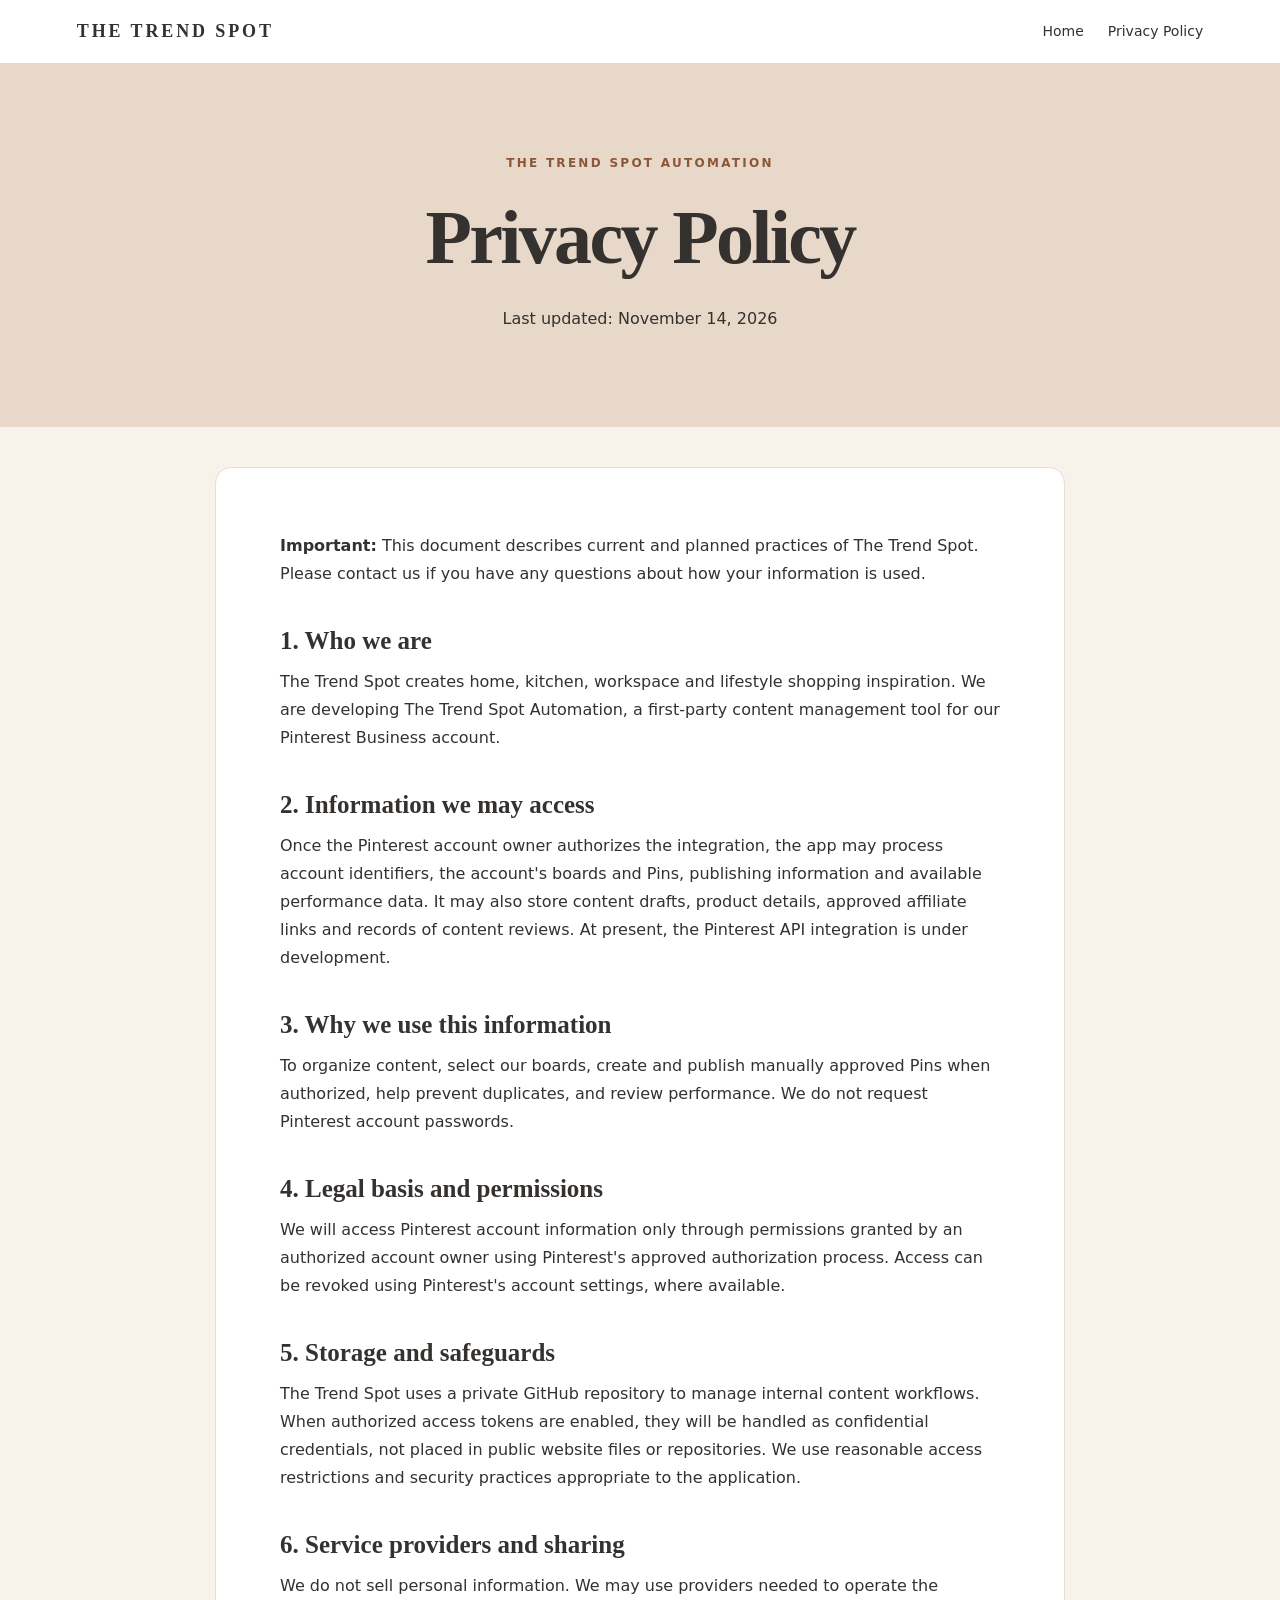
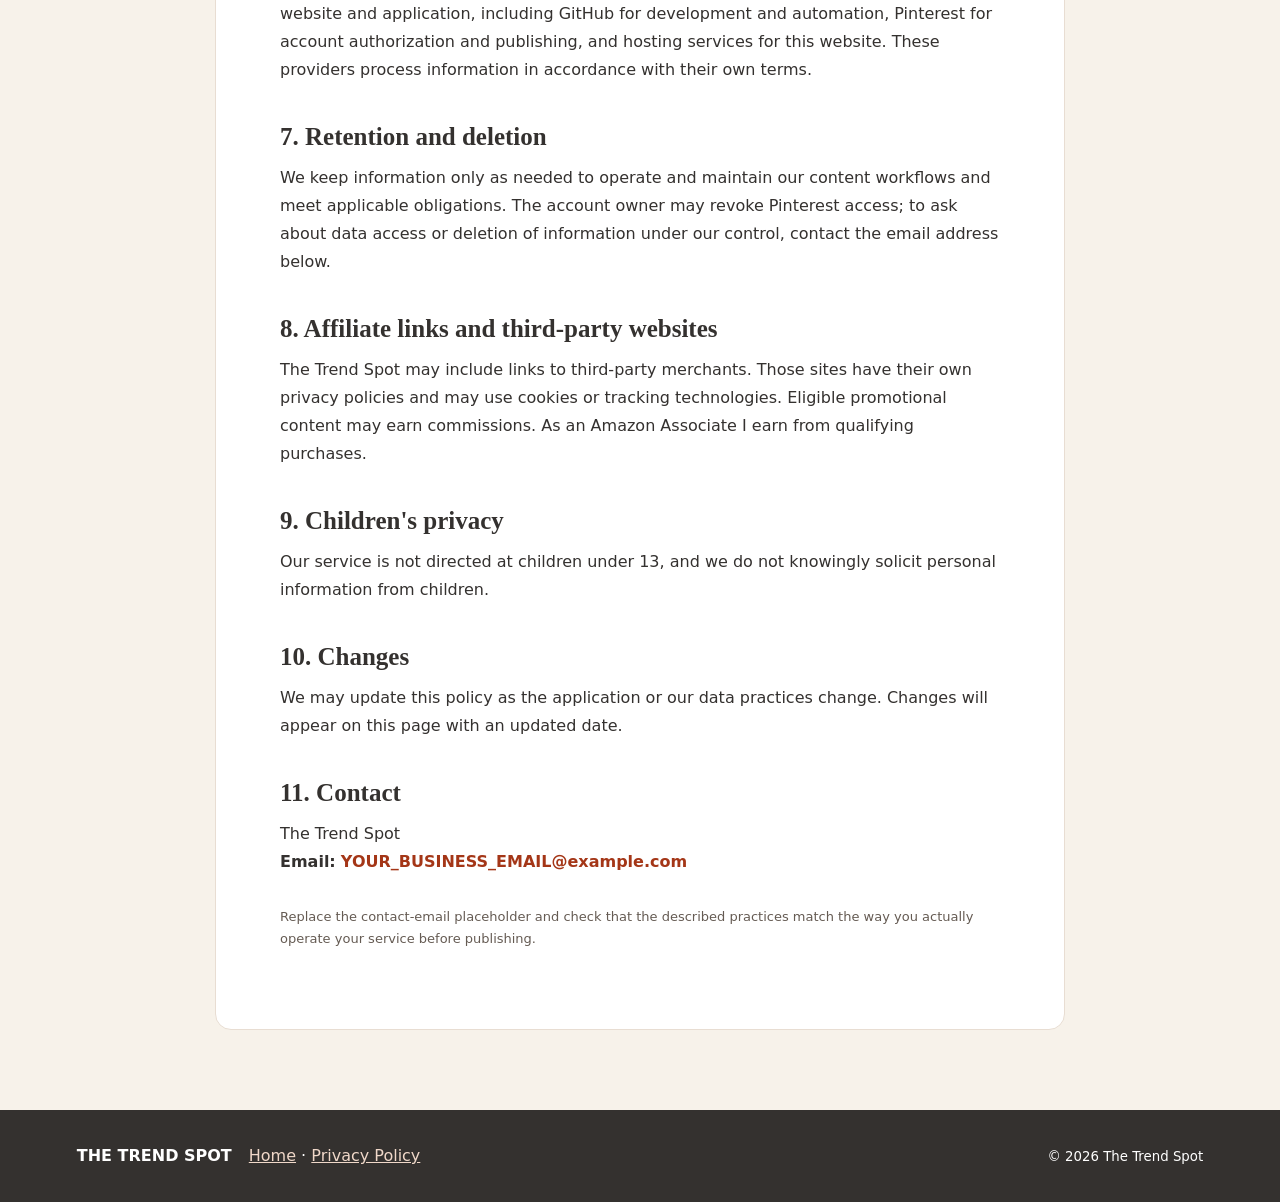
==== privacy-policy.html @ 2edb00bd "Add files via upload" ====
<!doctype html>
<html lang="en">
<head>
  <meta charset="utf-8">
  <meta name="viewport" content="width=device-width, initial-scale=1">
  <meta name="description" content="Privacy policy for The Trend Spot and its planned Pinterest content management app.">
  <title>Privacy Policy | The Trend Spot</title>
  <link rel="stylesheet" href="style.css">
</head>
<body>
  <a class="skip" href="#main">Skip to content</a>
  <header class="topbar"><a class="brand" href="./">THE TREND SPOT</a><nav aria-label="Main navigation"><a href="./">Home</a><a href="privacy-policy.html" aria-current="page">Privacy Policy</a></nav></header>
  <main id="main">
    <section class="policyhero"><p class="eyebrow">THE TREND SPOT AUTOMATION</p><h1>Privacy Policy</h1><p>Last updated: November 14, 2026</p></section>
    <article class="policy">
      <p><strong>Important:</strong> This document describes current and planned practices of The Trend Spot. Please contact us if you have any questions about how your information is used.</p>
      <h2>1. Who we are</h2><p>The Trend Spot creates home, kitchen, workspace and lifestyle shopping inspiration. We are developing The Trend Spot Automation, a first-party content management tool for our Pinterest Business account.</p>
      <h2>2. Information we may access</h2><p>Once the Pinterest account owner authorizes the integration, the app may process account identifiers, the account's boards and Pins, publishing information and available performance data. It may also store content drafts, product details, approved affiliate links and records of content reviews. At present, the Pinterest API integration is under development.</p>
      <h2>3. Why we use this information</h2><p>To organize content, select our boards, create and publish manually approved Pins when authorized, help prevent duplicates, and review performance. We do not request Pinterest account passwords.</p>
      <h2>4. Legal basis and permissions</h2><p>We will access Pinterest account information only through permissions granted by an authorized account owner using Pinterest's approved authorization process. Access can be revoked using Pinterest's account settings, where available.</p>
      <h2>5. Storage and safeguards</h2><p>The Trend Spot uses a private GitHub repository to manage internal content workflows. When authorized access tokens are enabled, they will be handled as confidential credentials, not placed in public website files or repositories. We use reasonable access restrictions and security practices appropriate to the application.</p>
      <h2>6. Service providers and sharing</h2><p>We do not sell personal information. We may use providers needed to operate the website and application, including GitHub for development and automation, Pinterest for account authorization and publishing, and hosting services for this website. These providers process information in accordance with their own terms.</p>
      <h2>7. Retention and deletion</h2><p>We keep information only as needed to operate and maintain our content workflows and meet applicable obligations. The account owner may revoke Pinterest access; to ask about data access or deletion of information under our control, contact the email address below.</p>
      <h2>8. Affiliate links and third-party websites</h2><p>The Trend Spot may include links to third-party merchants. Those sites have their own privacy policies and may use cookies or tracking technologies. Eligible promotional content may earn commissions. As an Amazon Associate I earn from qualifying purchases.</p>
      <h2>9. Children's privacy</h2><p>Our service is not directed at children under 13, and we do not knowingly solicit personal information from children.</p>
      <h2>10. Changes</h2><p>We may update this policy as the application or our data practices change. Changes will appear on this page with an updated date.</p>
      <h2>11. Contact</h2><p>The Trend Spot<br><strong>Email:</strong> <span class="placeholder">YOUR_BUSINESS_EMAIL@example.com</span></p>
      <p class="fineprint">Replace the contact-email placeholder and check that the described practices match the way you actually operate your service before publishing.</p>
    </article>
  </main>
  <footer><strong>THE TREND SPOT</strong><span><a href="./">Home</a> · <a href="privacy-policy.html">Privacy Policy</a></span><small>© 2026 The Trend Spot</small></footer>
</body>
</html>
---- style.css ----
:root{--ivory:#f7f2ea;--sand:#e7d8c9;--ink:#34312f;--muted:#655b53;--accent:#e86f1d;--sage:#8a9a7b}*{box-sizing:border-box}html{scroll-behavior:smooth}body{margin:0;background:var(--ivory);color:var(--ink);font:16px/1.75 system-ui,-apple-system,Segoe UI,Arial,sans-serif}a{color:#934310}a:hover{text-decoration-thickness:2px}.topbar{display:flex;justify-content:space-between;align-items:center;gap:24px;padding:19px clamp(22px,6vw,100px);background:#fff;box-shadow:0 2px 20px #34312f0b}.brand{font:700 18px Georgia,serif;letter-spacing:.16em;text-decoration:none;color:var(--ink)}nav{display:flex;flex-wrap:wrap;gap:24px}nav a{color:var(--ink);text-decoration:none;font-size:14px}.hero{background:linear-gradient(115deg,#e7d8c9,#f8eee5 75%);padding:clamp(70px,12vw,150px) clamp(22px,12vw,180px);min-height:490px}.eyebrow{font-size:12px;letter-spacing:.19em;text-transform:uppercase;font-weight:700;color:#8c5739}h1,h2,h3{font-family:Georgia,serif;line-height:1.2}h1{font-size:clamp(48px,7vw,92px);margin:18px 0 22px;letter-spacing:-.035em}h1 em{font-weight:400;color:#925b3c}.lead{max-width:600px;font-size:19px;color:#554b42}.button{display:inline-block;background:var(--accent);color:white;text-decoration:none;border-radius:40px;padding:13px 28px;margin-top:22px;font-weight:700}.section{max-width:1130px;margin:auto;padding:68px 28px}.section h2{font-size:clamp(30px,3.6vw,46px);margin:14px 0 29px}.cards{display:grid;grid-template-columns:repeat(2,minmax(0,1fr));gap:20px}.tile{background:#fff;padding:36px;border:1px solid #e6d9cd;border-radius:12px}.tile .num{color:var(--sage);font-weight:700}.tile h3{font-size:25px;margin:14px 0 6px}.tile p{color:var(--muted)}.split{display:grid;grid-template-columns:1fr 1.2fr;gap:48px}.notice{background:#eee4d7;border-radius:16px;margin:18px auto}.notice h2{margin-bottom:10px}.policyhero{text-align:center;background:var(--sand);padding:78px 20px}.policyhero h1{font-size:clamp(45px,6vw,76px)}.policy{max-width:850px;margin:40px auto 80px;background:#fff;border:1px solid #e8ddd2;border-radius:16px;padding:clamp(24px,5vw,70px)}.policy h2{font-size:25px;margin:38px 0 12px}.policy p{margin:0 0 14px}.fineprint{font-size:13px;color:var(--muted);margin-top:30px!important}.placeholder{color:#a43617;font-weight:700}footer{background:var(--ink);color:#fff;padding:32px clamp(22px,6vw,100px);display:flex;gap:17px;align-items:center;flex-wrap:wrap}footer a{color:#f0d8c9}footer small{margin-left:auto}.skip{position:absolute;left:-9999px}.skip:focus{left:10px;top:10px;background:#fff;padding:10px;z-index:10}@media(max-width:720px){.cards,.split{grid-template-columns:1fr}nav{gap:12px}footer{display:block}footer>*{display:block;margin:10px 0}.tile{padding:27px}.section{padding:49px 20px}}
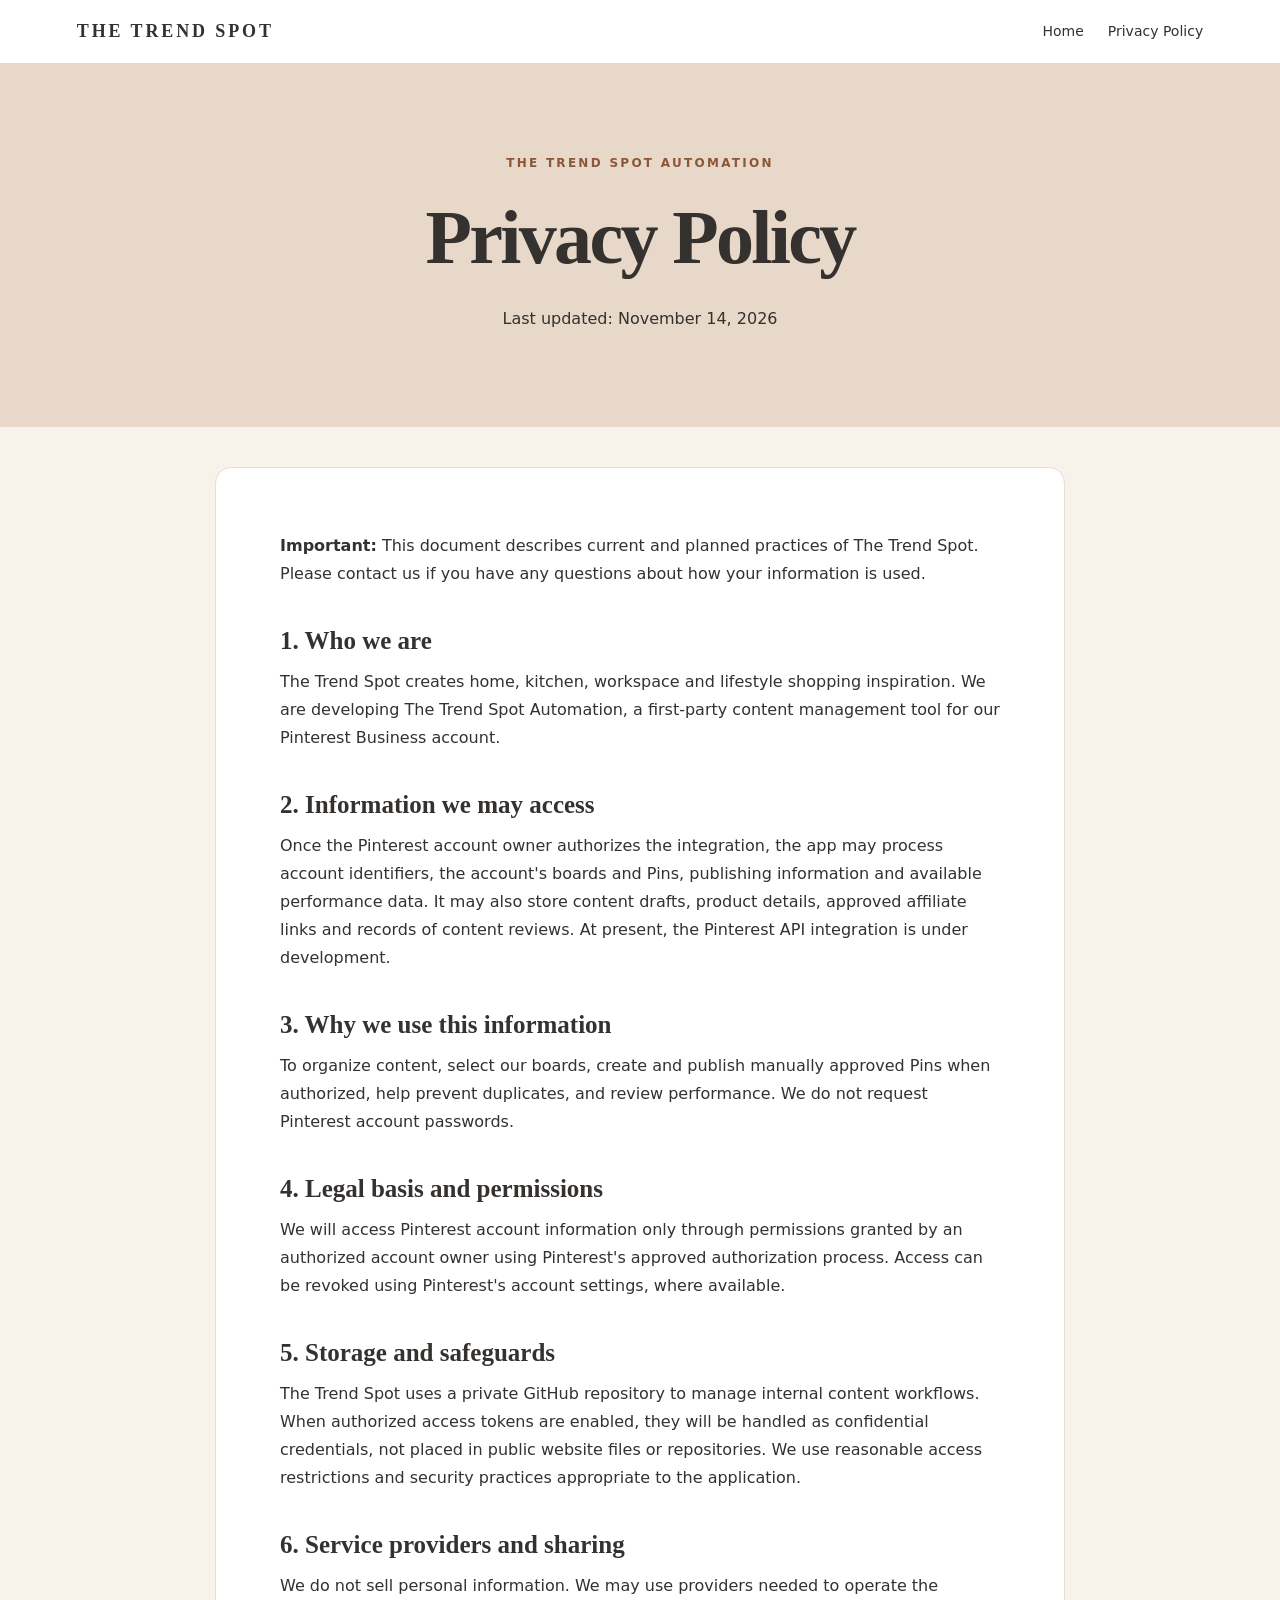
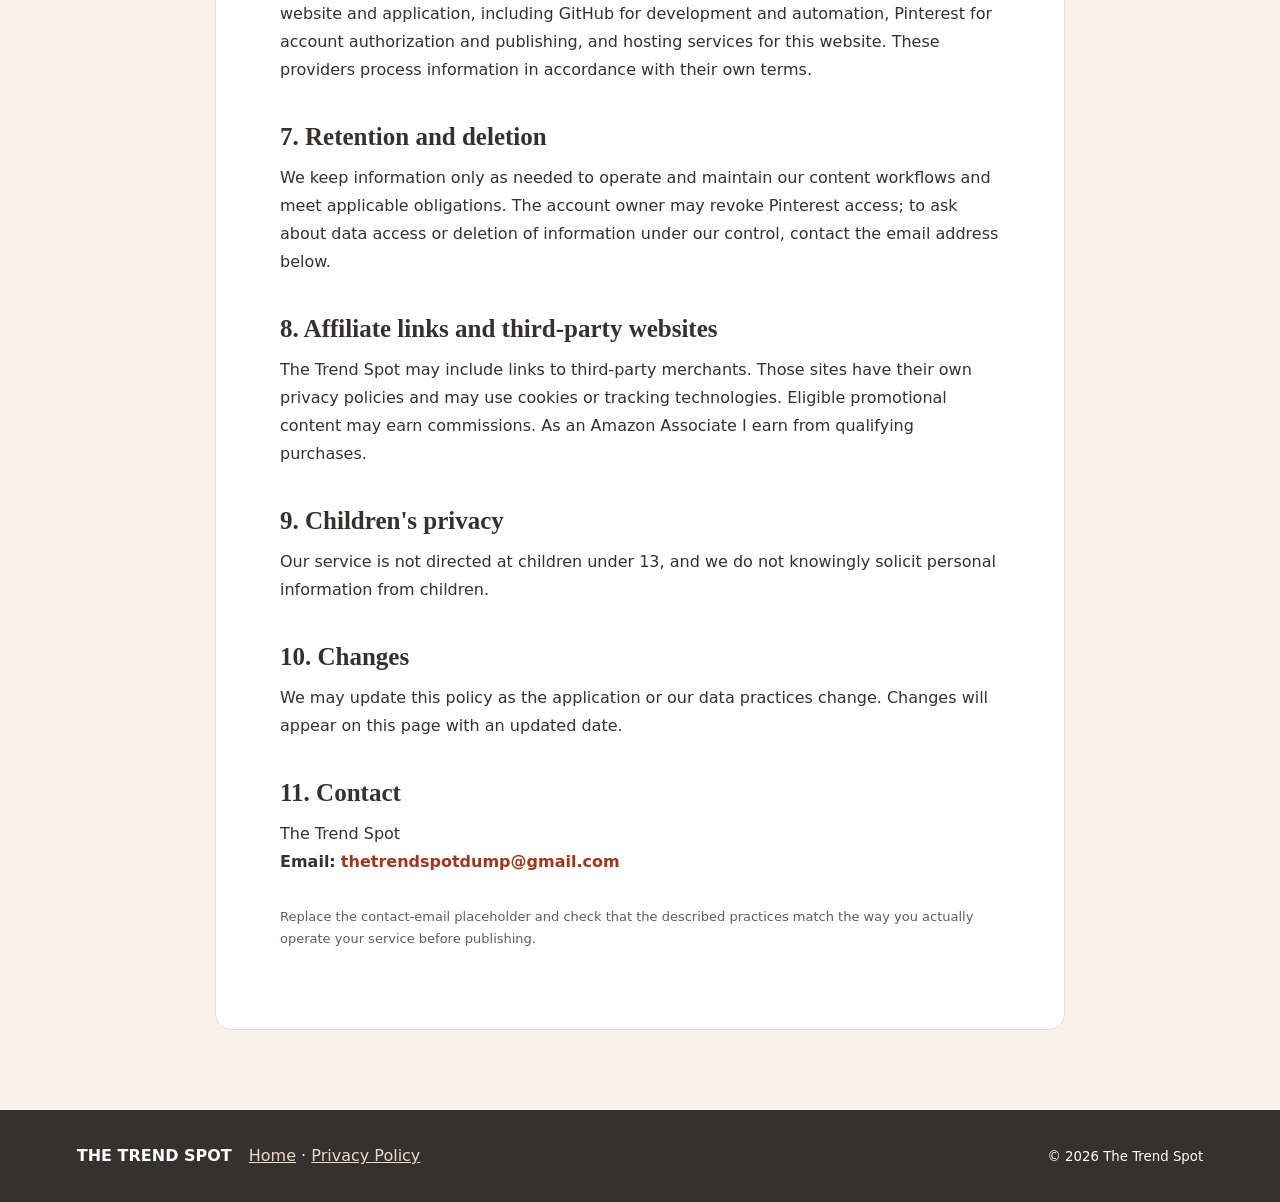
==== commit a36215b9: "Add files via upload" ====
--- a/privacy-policy.html
+++ b/privacy-policy.html
@@ -24,7 +24,7 @@
       <h2>8. Affiliate links and third-party websites</h2><p>The Trend Spot may include links to third-party merchants. Those sites have their own privacy policies and may use cookies or tracking technologies. Eligible promotional content may earn commissions. As an Amazon Associate I earn from qualifying purchases.</p>
       <h2>9. Children's privacy</h2><p>Our service is not directed at children under 13, and we do not knowingly solicit personal information from children.</p>
       <h2>10. Changes</h2><p>We may update this policy as the application or our data practices change. Changes will appear on this page with an updated date.</p>
-      <h2>11. Contact</h2><p>The Trend Spot<br><strong>Email:</strong> <span class="placeholder">YOUR_BUSINESS_EMAIL@example.com</span></p>
+      <h2>11. Contact</h2><p>The Trend Spot<br><strong>Email:</strong> <span class="placeholder">thetrendspotdump@gmail.com</span></p>
       <p class="fineprint">Replace the contact-email placeholder and check that the described practices match the way you actually operate your service before publishing.</p>
     </article>
   </main>
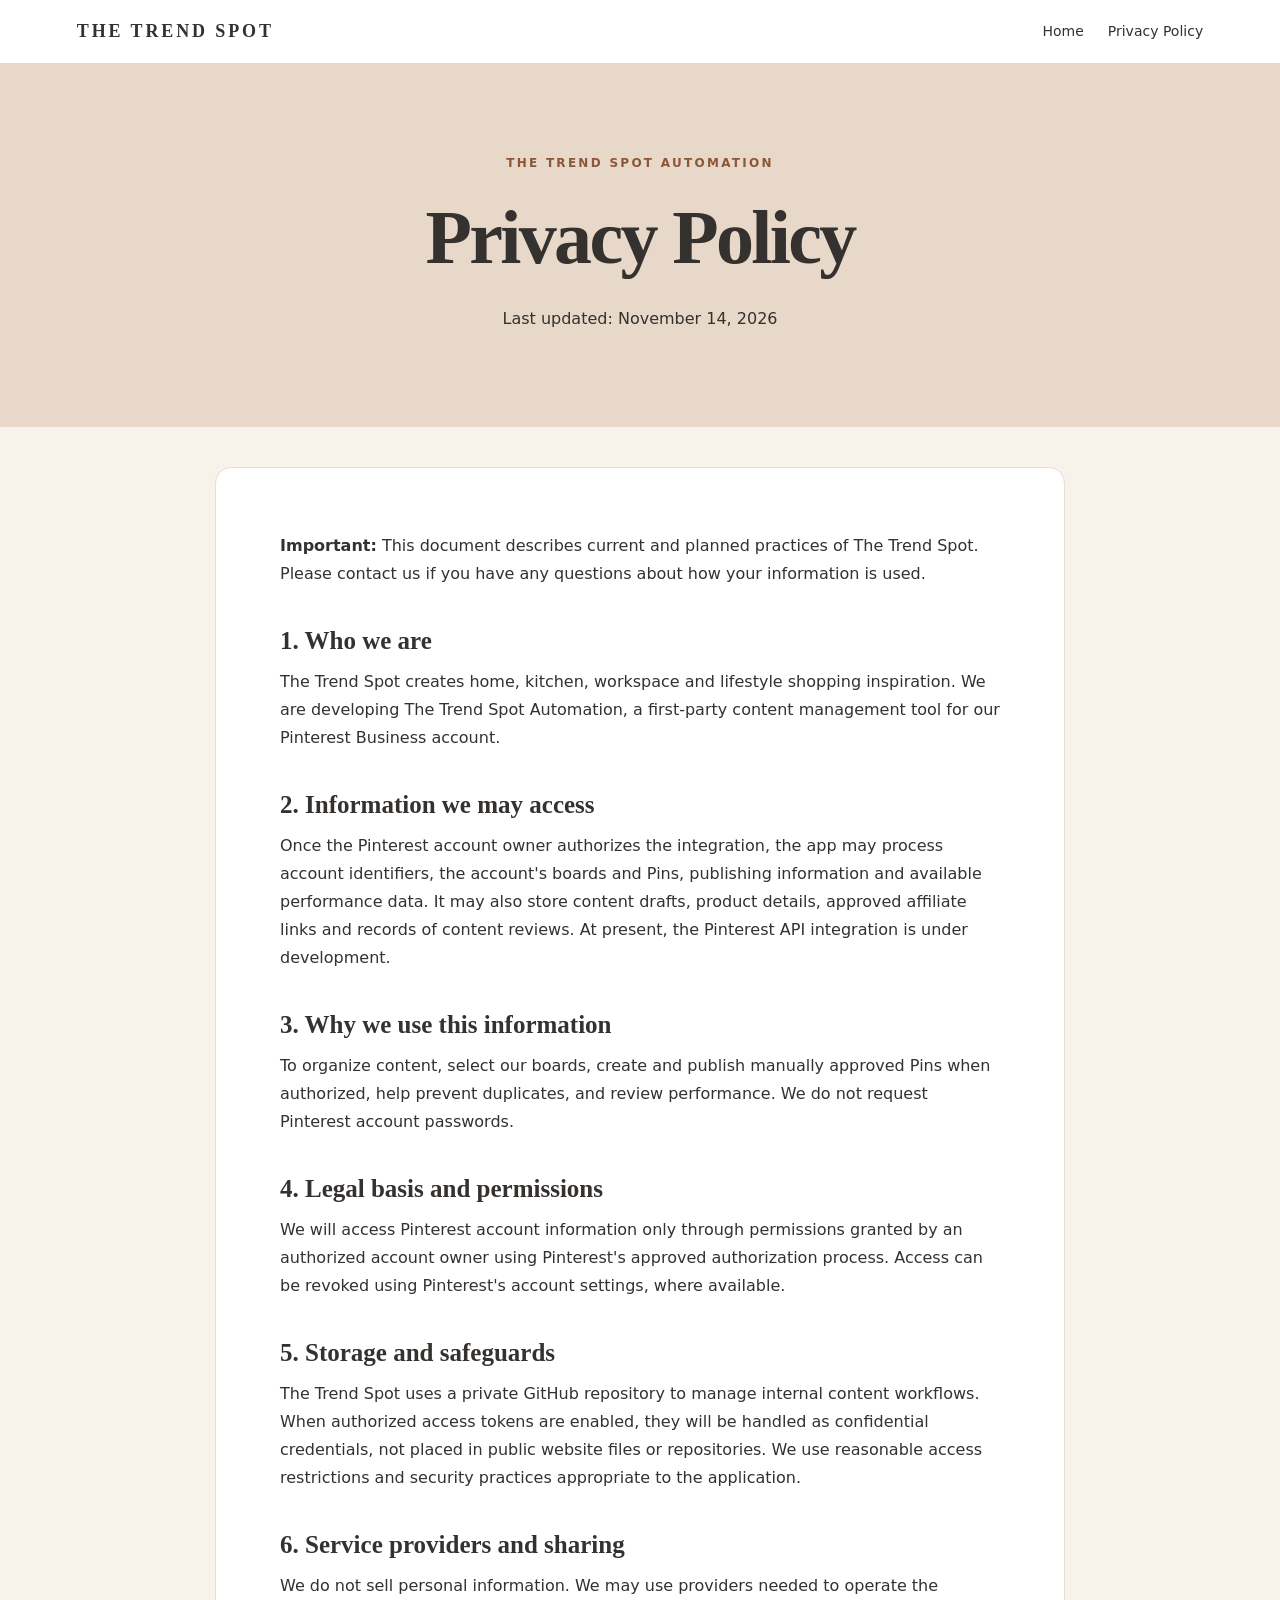
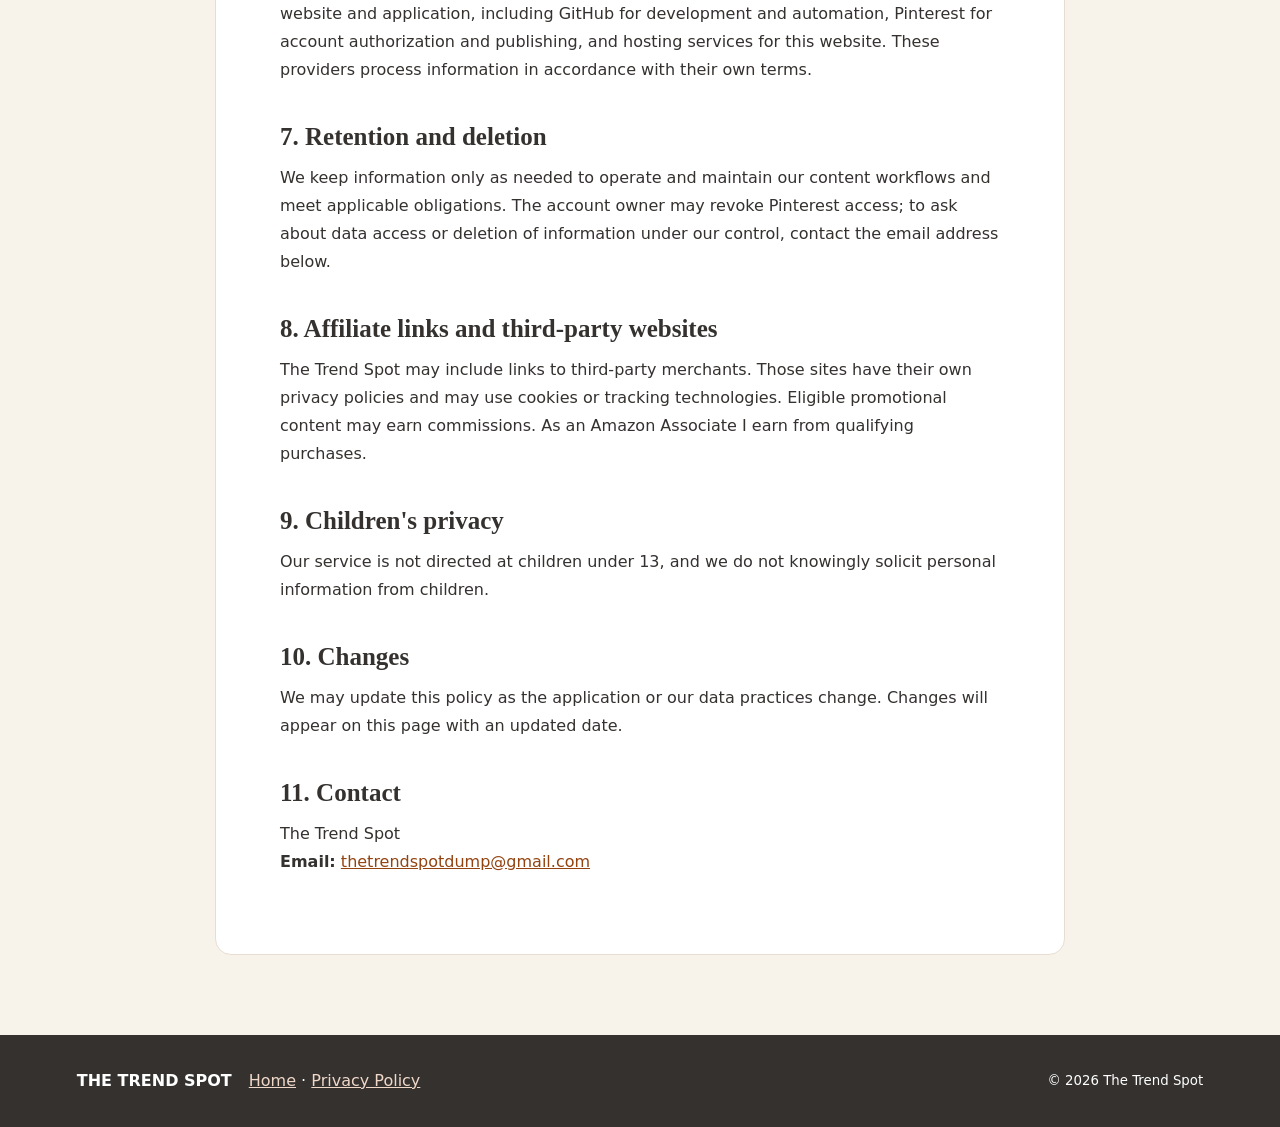
==== commit a35a1c3c: "Remove publication placeholder note from privacy policy" ====
--- a/privacy-policy.html
+++ b/privacy-policy.html
@@ -24,8 +24,7 @@
       <h2>8. Affiliate links and third-party websites</h2><p>The Trend Spot may include links to third-party merchants. Those sites have their own privacy policies and may use cookies or tracking technologies. Eligible promotional content may earn commissions. As an Amazon Associate I earn from qualifying purchases.</p>
       <h2>9. Children's privacy</h2><p>Our service is not directed at children under 13, and we do not knowingly solicit personal information from children.</p>
       <h2>10. Changes</h2><p>We may update this policy as the application or our data practices change. Changes will appear on this page with an updated date.</p>
-      <h2>11. Contact</h2><p>The Trend Spot<br><strong>Email:</strong> <span class="placeholder">thetrendspotdump@gmail.com</span></p>
-      <p class="fineprint">Replace the contact-email placeholder and check that the described practices match the way you actually operate your service before publishing.</p>
+      <h2>11. Contact</h2><p>The Trend Spot<br><strong>Email:</strong> <a href="mailto:thetrendspotdump@gmail.com">thetrendspotdump@gmail.com</a></p>
     </article>
   </main>
   <footer><strong>THE TREND SPOT</strong><span><a href="./">Home</a> · <a href="privacy-policy.html">Privacy Policy</a></span><small>© 2026 The Trend Spot</small></footer>
